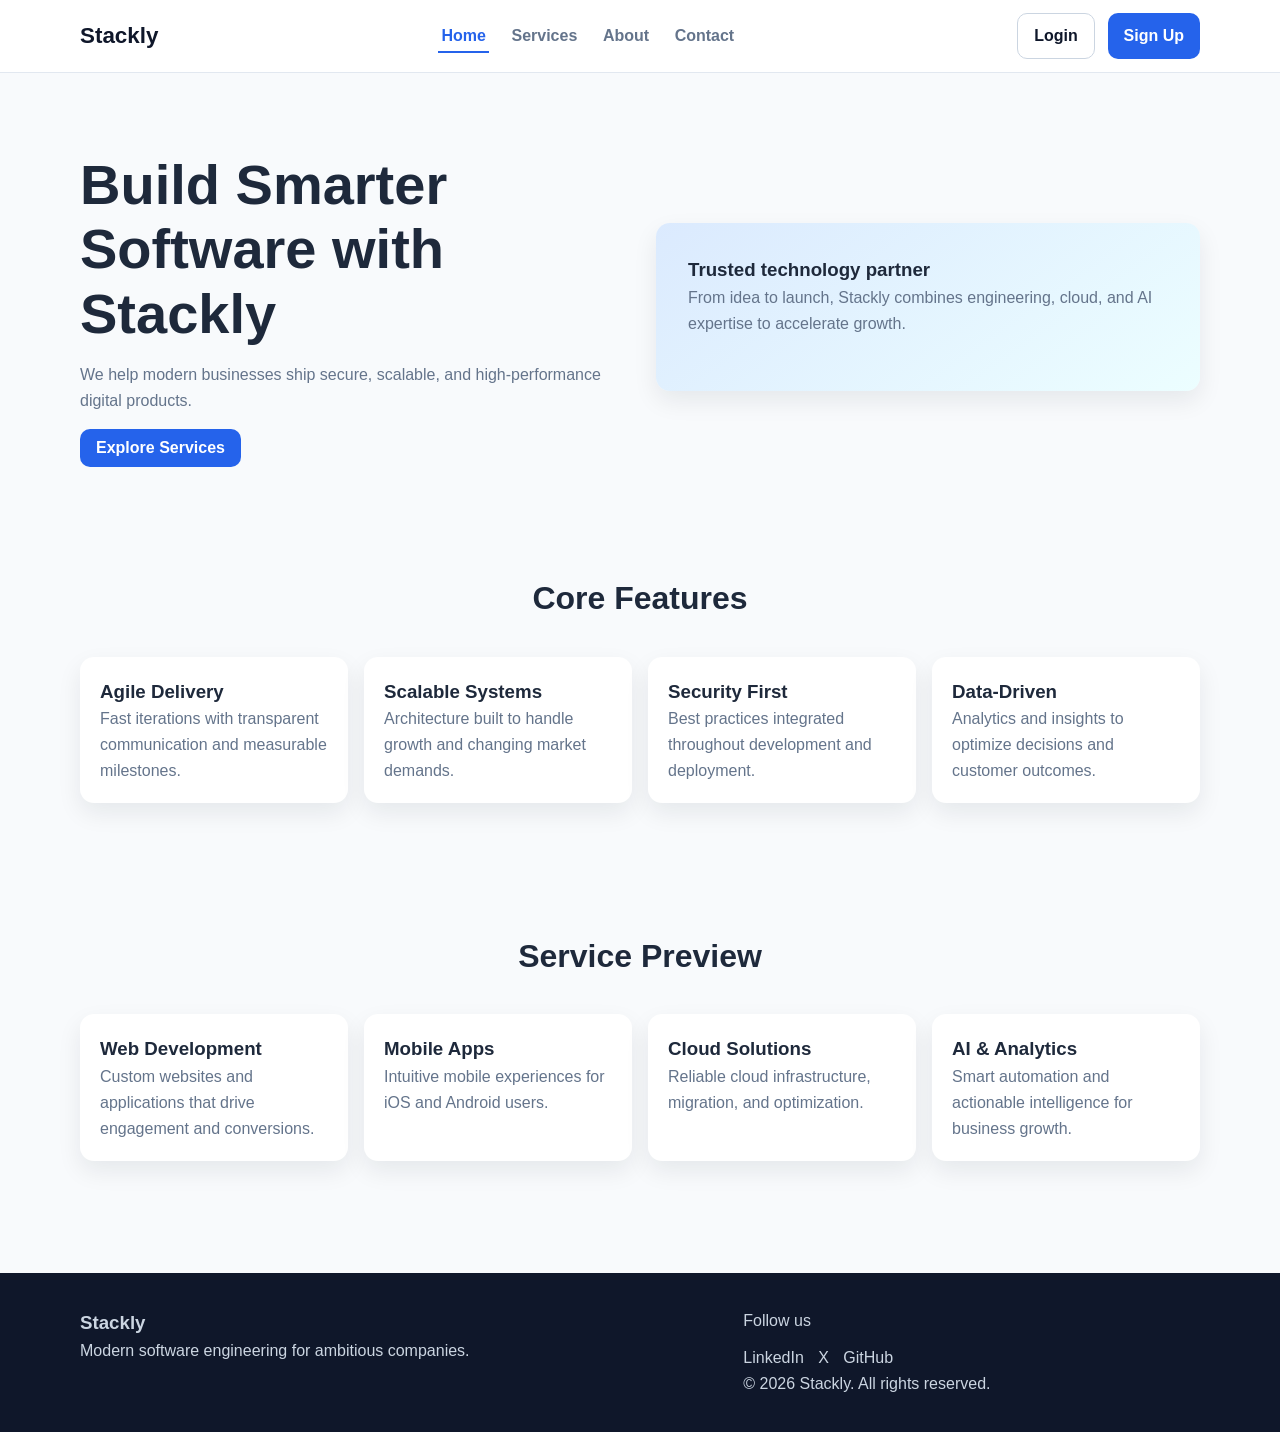
==== index.html @ d3387770 "Build responsive multi-page Stackly website with auth" ====
<!DOCTYPE html>
<html lang="en">
<head>
  <meta charset="UTF-8" />
  <meta name="viewport" content="width=device-width, initial-scale=1.0" />
  <title>Stackly | Home</title>
  <link rel="stylesheet" href="style.css" />
</head>
<body>
  <header class="site-header">
    <div class="container navbar">
      <a class="logo" href="index.html">Stackly</a>
      <button class="menu-toggle" aria-label="Toggle menu">☰</button>
      <ul class="nav-links">
        <li><a class="nav-link active" href="index.html">Home</a></li>
        <li><a class="nav-link" href="services.html">Services</a></li>
        <li><a class="nav-link" href="about.html">About</a></li>
        <li><a class="nav-link" href="contact.html">Contact</a></li>
      </ul>
      <div class="nav-actions" id="userArea">
        <a class="btn btn-outline" href="login.html">Login</a>
        <a class="btn btn-primary" href="signup.html">Sign Up</a>
      </div>
    </div>
  </header>

  <main>
    <section class="hero">
      <div class="container hero-grid">
        <div>
          <h1>Build Smarter Software with Stackly</h1>
          <p>We help modern businesses ship secure, scalable, and high-performance digital products.</p>
          <a href="services.html" class="btn btn-primary">Explore Services</a>
        </div>
        <div class="hero-art">
          <h3>Trusted technology partner</h3>
          <p>From idea to launch, Stackly combines engineering, cloud, and AI expertise to accelerate growth.</p>
        </div>
      </div>
    </section>

    <section class="section">
      <div class="container">
        <h2 class="section-title">Core Features</h2>
        <div class="grid">
          <article class="card"><h3>Agile Delivery</h3><p>Fast iterations with transparent communication and measurable milestones.</p></article>
          <article class="card"><h3>Scalable Systems</h3><p>Architecture built to handle growth and changing market demands.</p></article>
          <article class="card"><h3>Security First</h3><p>Best practices integrated throughout development and deployment.</p></article>
          <article class="card"><h3>Data-Driven</h3><p>Analytics and insights to optimize decisions and customer outcomes.</p></article>
        </div>
      </div>
    </section>

    <section class="section">
      <div class="container">
        <h2 class="section-title">Service Preview</h2>
        <div class="grid">
          <article class="card"><h3>Web Development</h3><p>Custom websites and applications that drive engagement and conversions.</p></article>
          <article class="card"><h3>Mobile Apps</h3><p>Intuitive mobile experiences for iOS and Android users.</p></article>
          <article class="card"><h3>Cloud Solutions</h3><p>Reliable cloud infrastructure, migration, and optimization.</p></article>
          <article class="card"><h3>AI & Analytics</h3><p>Smart automation and actionable intelligence for business growth.</p></article>
        </div>
      </div>
    </section>
  </main>

  <footer class="site-footer">
    <div class="container footer-content">
      <div>
        <h3>Stackly</h3>
        <p>Modern software engineering for ambitious companies.</p>
      </div>
      <div>
        <p>Follow us</p>
        <div class="socials">
          <a href="#">LinkedIn</a><a href="#">X</a><a href="#">GitHub</a>
        </div>
        <p>© 2026 Stackly. All rights reserved.</p>
      </div>
    </div>
  </footer>
  <script src="script.js"></script>
</body>
</html>
---- style.css ----
:root {
  --primary: #2563eb;
  --primary-dark: #1d4ed8;
  --secondary: #0f172a;
  --accent: #10b981;
  --bg: #f8fafc;
  --text: #1e293b;
  --muted: #64748b;
  --card: #ffffff;
  --danger: #dc2626;
  --shadow: 0 10px 25px rgba(15, 23, 42, 0.08);
  --radius: 14px;
}

* {
  box-sizing: border-box;
  margin: 0;
  padding: 0;
}

html {
  scroll-behavior: smooth;
}

body {
  font-family: "Inter", "Segoe UI", Roboto, Arial, sans-serif;
  color: var(--text);
  background: var(--bg);
  line-height: 1.6;
}

a {
  color: inherit;
  text-decoration: none;
}

img {
  max-width: 100%;
  display: block;
}

.container {
  width: min(1120px, 92%);
  margin: 0 auto;
}

.site-header {
  position: sticky;
  top: 0;
  z-index: 999;
  background: rgba(255, 255, 255, 0.95);
  backdrop-filter: blur(8px);
  border-bottom: 1px solid #e2e8f0;
}

.navbar {
  min-height: 72px;
  display: flex;
  align-items: center;
  justify-content: space-between;
  gap: 1rem;
}

.logo {
  font-size: 1.4rem;
  font-weight: 800;
  color: var(--secondary);
}

.nav-links {
  display: flex;
  list-style: none;
  gap: 1.2rem;
  align-items: center;
}

.nav-link {
  padding: 0.4rem 0.2rem;
  color: var(--muted);
  font-weight: 600;
  border-bottom: 2px solid transparent;
  transition: color 0.2s ease, border-color 0.2s ease;
}

.nav-link:hover,
.nav-link.active {
  color: var(--primary);
  border-bottom-color: var(--primary);
}

.nav-actions {
  display: flex;
  align-items: center;
  gap: 0.8rem;
}

.btn {
  border: none;
  border-radius: 10px;
  cursor: pointer;
  font-weight: 600;
  transition: transform 0.2s ease, box-shadow 0.2s ease, background 0.2s ease;
}

.btn:hover {
  transform: translateY(-2px);
}

.btn-primary {
  background: var(--primary);
  color: #fff;
  padding: 0.65rem 1rem;
}

.btn-primary:hover {
  background: var(--primary-dark);
  box-shadow: 0 8px 18px rgba(37, 99, 235, 0.3);
}

.btn-outline {
  border: 1px solid #cbd5e1;
  background: #fff;
  color: var(--secondary);
  padding: 0.6rem 1rem;
}

.btn-outline:hover {
  border-color: var(--primary);
  color: var(--primary);
}

.menu-toggle {
  display: none;
  background: transparent;
  border: none;
  font-size: 1.5rem;
  cursor: pointer;
}

.user-pill {
  font-size: 0.9rem;
  color: var(--secondary);
  background: #e2e8f0;
  padding: 0.35rem 0.7rem;
  border-radius: 999px;
}

.hero {
  padding: 5rem 0 3rem;
}

.hero-grid {
  display: grid;
  grid-template-columns: repeat(2, minmax(0, 1fr));
  gap: 2rem;
  align-items: center;
}

.hero h1 {
  font-size: clamp(2rem, 4.5vw, 3.5rem);
  line-height: 1.15;
  margin-bottom: 1rem;
}

.hero p {
  color: var(--muted);
  margin-bottom: 1.4rem;
}

.hero-art {
  background: linear-gradient(145deg, #dbeafe, #ecfeff);
  border-radius: var(--radius);
  padding: 2rem;
  box-shadow: var(--shadow);
  animation: float 4s ease-in-out infinite;
}

@keyframes float {
  0%, 100% { transform: translateY(0); }
  50% { transform: translateY(-8px); }
}

.section {
  padding: 4rem 0;
}

.section-title {
  text-align: center;
  margin-bottom: 2rem;
  font-size: 2rem;
}

.grid {
  display: grid;
  grid-template-columns: repeat(4, 1fr);
  gap: 1rem;
}

.card {
  background: var(--card);
  border-radius: var(--radius);
  padding: 1.25rem;
  box-shadow: var(--shadow);
  transition: transform 0.2s ease;
}

.card:hover { transform: translateY(-4px); }
.card p { color: var(--muted); }

.auth-section,
.contact-section {
  padding: 4rem 0;
}

.form-card {
  width: min(560px, 100%);
  margin: 0 auto;
  background: #fff;
  border-radius: var(--radius);
  box-shadow: var(--shadow);
  padding: 1.7rem;
}

.form-group { margin-bottom: 1rem; }

label {
  display: inline-block;
  margin-bottom: 0.4rem;
  font-weight: 600;
}

input,
textarea {
  width: 100%;
  padding: 0.75rem;
  border-radius: 10px;
  border: 1px solid #cbd5e1;
  font: inherit;
}

textarea { min-height: 140px; resize: vertical; }

.input-wrap {
  position: relative;
}

.password-toggle {
  position: absolute;
  right: 10px;
  top: 44px;
  font-size: 0.85rem;
  color: var(--primary);
  background: transparent;
  border: none;
  cursor: pointer;
}

.error {
  color: var(--danger);
  font-size: 0.88rem;
  margin-top: 0.25rem;
}

.success {
  color: var(--accent);
  font-size: 0.95rem;
  margin-top: 0.5rem;
}

.site-footer {
  margin-top: 3rem;
  background: var(--secondary);
  color: #cbd5e1;
  padding: 2.2rem 0;
}

.footer-content {
  display: grid;
  grid-template-columns: 1.4fr 1fr;
  gap: 1.5rem;
}

.socials {
  display: flex;
  gap: 0.9rem;
  margin-top: 0.7rem;
}

.socials a:hover { color: #fff; }

@media (max-width: 960px) {
  .grid { grid-template-columns: repeat(2, 1fr); }
  .hero-grid { grid-template-columns: 1fr; }
}

@media (max-width: 760px) {
  .menu-toggle { display: block; }

  .nav-links,
  .nav-actions {
    position: absolute;
    left: 0;
    right: 0;
    background: #fff;
    flex-direction: column;
    padding: 1rem 4%;
    border-bottom: 1px solid #e2e8f0;
    display: none;
  }

  .nav-links {
    top: 72px;
    align-items: flex-start;
  }

  .nav-actions {
    top: calc(72px + 210px);
    align-items: flex-start;
  }

  .nav-links.open,
  .nav-actions.open {
    display: flex;
  }

  .grid { grid-template-columns: 1fr; }
  .footer-content { grid-template-columns: 1fr; }
}
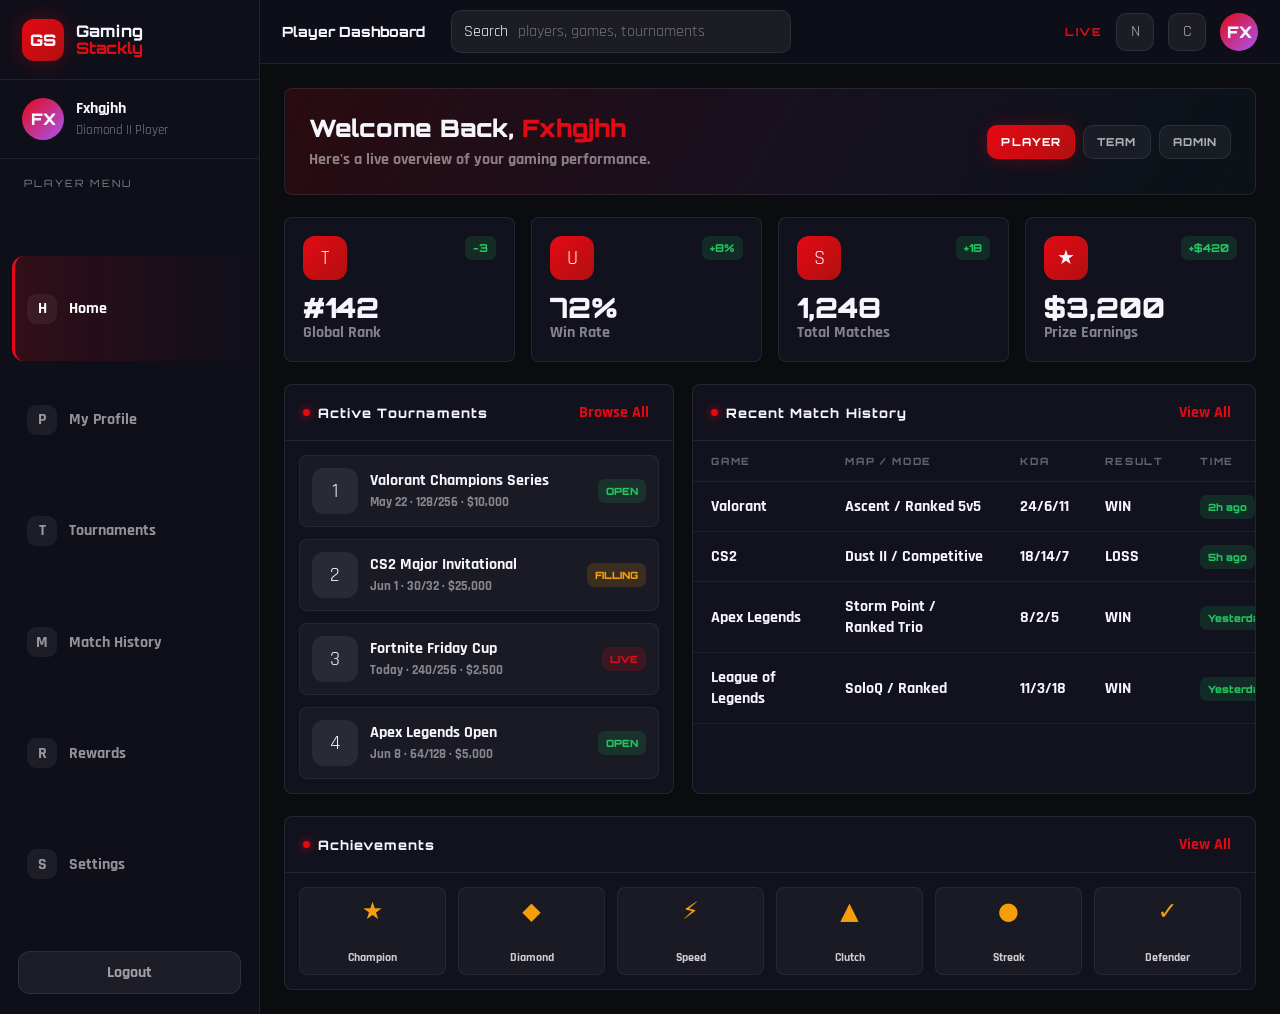
==== commit db2b154b: "Deploy gaming dashboard page" ====
--- a/index.html
+++ b/index.html
@@ -3,82 +3,194 @@
 <head>
   <meta charset="UTF-8" />
   <meta name="viewport" content="width=device-width, initial-scale=1.0" />
-  <title>Stackly | Home</title>
-  <link rel="stylesheet" href="style.css" />
+  <title>Gaming Stackly Dashboard</title>
+  <link rel="preconnect" href="https://fonts.googleapis.com" />
+  <link rel="preconnect" href="https://fonts.gstatic.com" crossorigin />
+  <link href="https://fonts.googleapis.com/css2?family=Orbitron:wght@500;700;900&family=Rajdhani:wght@500;600;700&display=swap" rel="stylesheet" />
+  <style>
+    :root {
+      --bg: #0b0c10;
+      --panel: #12121e;
+      --panel-2: #0f0f1a;
+      --line: rgba(255,255,255,.08);
+      --muted: rgba(255,255,255,.48);
+      --soft: rgba(255,255,255,.06);
+      --red: #e50914;
+      --violet: #a855f7;
+      --gold: #f59e0b;
+      --green: #22c55e;
+      --cyan: #06b6d4;
+    }
+
+    * { box-sizing: border-box; }
+    html, body { margin: 0; min-height: 100%; }
+    body {
+      font-family: Rajdhani, system-ui, sans-serif;
+      background: var(--bg);
+      color: #f5f5fb;
+      overflow-x: hidden;
+    }
+    button, input { font: inherit; }
+    button { cursor: pointer; }
+
+    .app { min-height: 100vh; display: grid; grid-template-columns: 260px minmax(0, 1fr); background: #0b0c10; }
+    .sidebar { background: var(--panel-2); border-right: 1px solid var(--line); min-height: 100vh; display: flex; flex-direction: column; position: sticky; top: 0; }
+    .brand { height: 80px; display: flex; align-items: center; gap: 12px; padding: 0 22px; border-bottom: 1px solid var(--line); }
+    .logo { width: 42px; height: 42px; border-radius: 12px; display: grid; place-items: center; font-family: Orbitron; font-weight: 900; background: linear-gradient(135deg, var(--red), #b01010); box-shadow: 0 0 22px rgba(229,9,20,.3); }
+    .brand-name { font-family: Orbitron; font-weight: 800; line-height: 1.05; }
+    .brand-name span { color: var(--red); }
+    .profile { display: flex; align-items: center; gap: 12px; padding: 18px 22px; border-bottom: 1px solid var(--line); }
+    .avatar { width: 42px; height: 42px; border-radius: 999px; display: grid; place-items: center; font-family: Orbitron; font-weight: 900; background: linear-gradient(135deg, var(--red), var(--violet)); }
+    .profile small, .nav-title, .muted { color: var(--muted); }
+    .profile strong { display: block; }
+    .nav { padding: 18px 12px; display: grid; gap: 6px; flex: 1; }
+    .nav-title { padding: 0 12px 8px; font-family: Orbitron; font-size: 10px; letter-spacing: .22em; text-transform: uppercase; }
+    .nav button { display: flex; align-items: center; gap: 12px; width: 100%; padding: 11px 12px; color: rgba(255,255,255,.55); background: transparent; border: 0; border-left: 3px solid transparent; border-radius: 12px; text-align: left; font-weight: 700; }
+    .nav button.active { color: #fff; border-left-color: var(--red); background: linear-gradient(90deg, rgba(229,9,20,.16), transparent); }
+    .nav i { width: 30px; height: 30px; border-radius: 9px; display: grid; place-items: center; background: var(--soft); font-style: normal; }
+    .logout { margin: 16px 18px 20px; border: 1px solid var(--line); background: var(--soft); color: rgba(255,255,255,.58); border-radius: 12px; padding: 10px 12px; font-weight: 700; }
+
+    .main { min-width: 0; display: flex; flex-direction: column; }
+    .topbar { height: 64px; position: sticky; top: 0; z-index: 2; display: flex; align-items: center; gap: 14px; padding: 0 22px; background: rgba(15,15,26,.96); border-bottom: 1px solid var(--line); }
+    .menu { display: none; width: 38px; height: 38px; border: 1px solid var(--line); border-radius: 10px; background: var(--soft); color: #fff; }
+    .title { font-family: Orbitron; font-size: 14px; font-weight: 800; }
+    .search { max-width: 340px; flex: 1; display: flex; align-items: center; gap: 8px; padding: 9px 12px; border: 1px solid var(--line); border-radius: 10px; background: var(--soft); margin-left: 12px; }
+    .search input { width: 100%; background: transparent; border: 0; outline: 0; color: white; }
+    .pill { margin-left: auto; color: var(--red); font-family: Orbitron; font-size: 11px; letter-spacing: .16em; font-weight: 800; }
+    .icon-btn { width: 38px; height: 38px; border: 1px solid var(--line); border-radius: 10px; background: var(--soft); color: rgba(255,255,255,.65); }
+
+    .content { width: min(1600px, 100%); margin: 0 auto; padding: 24px; display: grid; gap: 22px; }
+    .hero, .card { background: var(--panel); border: 1px solid var(--line); border-radius: 8px; }
+    .hero { position: relative; overflow: hidden; padding: 24px; display: flex; justify-content: space-between; gap: 20px; align-items: center; background: linear-gradient(120deg, rgba(229,9,20,.14), rgba(168,85,247,.07) 55%, rgba(6,182,212,.04)); }
+    .hero h1 { margin: 0 0 6px; font: 900 24px Orbitron; }
+    .hero h1 span { color: var(--red); }
+    .hero p { margin: 0; color: var(--muted); font-weight: 700; }
+    .role-switch { display: flex; gap: 8px; flex-wrap: wrap; }
+    .role-switch button { border: 1px solid var(--line); background: rgba(255,255,255,.05); color: rgba(255,255,255,.65); border-radius: 10px; padding: 9px 13px; font-family: Orbitron; font-size: 11px; font-weight: 800; letter-spacing: .1em; text-transform: uppercase; }
+    .role-switch button.active { color: white; border-color: rgba(229,9,20,.4); background: linear-gradient(135deg, var(--red), #b01010); box-shadow: 0 0 18px rgba(229,9,20,.28); }
+
+    .stats { display: grid; grid-template-columns: repeat(4, minmax(0, 1fr)); gap: 16px; }
+    .stat { padding: 18px; display: grid; gap: 14px; }
+    .stat-top { display: flex; justify-content: space-between; align-items: flex-start; }
+    .stat-icon { width: 44px; height: 44px; border-radius: 12px; display: grid; place-items: center; background: linear-gradient(135deg, var(--red), #b01010); font-size: 20px; }
+    .change { font-family: Orbitron; font-size: 11px; font-weight: 800; padding: 5px 8px; border-radius: 7px; color: var(--green); background: rgba(34,197,94,.14); }
+    .stat-value { font: 900 28px Orbitron; line-height: 1; }
+    .stat-label { color: var(--muted); font-weight: 700; }
+
+    .grid { display: grid; grid-template-columns: 390px minmax(0, 1fr); gap: 18px; }
+    .card-head { display: flex; align-items: center; justify-content: space-between; padding: 16px 18px; border-bottom: 1px solid var(--line); }
+    .card-head h2 { display: flex; align-items: center; gap: 8px; margin: 0; font: 800 13px Orbitron; letter-spacing: .08em; }
+    .dot { width: 7px; height: 7px; border-radius: 999px; background: var(--red); box-shadow: 0 0 8px var(--red); }
+    .card-head button { color: var(--red); border: 0; background: transparent; font-weight: 800; }
+    .list { padding: 14px; display: grid; gap: 12px; }
+    .item { display: grid; grid-template-columns: 46px minmax(0, 1fr) auto; align-items: center; gap: 12px; padding: 12px; border: 1px solid rgba(255,255,255,.06); border-radius: 8px; background: rgba(255,255,255,.035); }
+    .item-icon { width: 46px; height: 46px; border-radius: 12px; display: grid; place-items: center; background: rgba(255,255,255,.07); font-size: 20px; }
+    .item strong { display: block; white-space: nowrap; overflow: hidden; text-overflow: ellipsis; }
+    .item small { color: var(--muted); font-weight: 700; }
+    .badge { font-family: Orbitron; font-size: 10px; font-weight: 900; padding: 6px 8px; border-radius: 7px; color: var(--green); background: rgba(34,197,94,.14); white-space: nowrap; }
+    .badge.live { color: var(--red); background: rgba(229,9,20,.16); }
+    .badge.warn { color: var(--gold); background: rgba(245,158,11,.15); }
+
+    .table-wrap { overflow-x: auto; }
+    table { width: 100%; min-width: 600px; border-collapse: collapse; }
+    th, td { padding: 14px 18px; text-align: left; border-bottom: 1px solid rgba(255,255,255,.055); }
+    th { color: rgba(255,255,255,.34); font: 800 10px Orbitron; letter-spacing: .18em; text-transform: uppercase; }
+    td { font-weight: 700; }
+    .achievements { display: grid; grid-template-columns: repeat(6, minmax(0, 1fr)); gap: 12px; padding: 14px; }
+    .achievement { min-height: 88px; display: grid; place-items: center; text-align: center; gap: 4px; border: 1px solid rgba(255,255,255,.06); border-radius: 8px; background: rgba(255,255,255,.035); }
+    .achievement i { font-style: normal; font-size: 24px; color: var(--gold); }
+    .achievement strong { font-size: 12px; color: rgba(255,255,255,.78); }
+
+    @media (max-width: 980px) {
+      .app { grid-template-columns: 1fr; }
+      .sidebar { position: fixed; inset: 0 auto 0 0; width: 260px; transform: translateX(-100%); transition: transform .2s; z-index: 5; }
+      .sidebar.open { transform: translateX(0); }
+      .menu { display: inline-grid; place-items: center; }
+      .stats { grid-template-columns: repeat(2, minmax(0, 1fr)); }
+      .grid { grid-template-columns: 1fr; }
+      .hero { align-items: flex-start; flex-direction: column; }
+    }
+    @media (max-width: 620px) {
+      .content { padding: 16px; }
+      .topbar { padding: 0 14px; }
+      .search, .pill { display: none; }
+      .stats { grid-template-columns: 1fr; }
+      .achievements { grid-template-columns: repeat(2, minmax(0, 1fr)); }
+      .hero h1 { font-size: 20px; }
+    }
+  </style>
 </head>
 <body>
-  <header class="site-header">
-    <div class="container navbar">
-      <a class="logo" href="index.html">Stackly</a>
-      <button class="menu-toggle" aria-label="Toggle menu">☰</button>
-      <ul class="nav-links">
-        <li><a class="nav-link active" href="index.html">Home</a></li>
-        <li><a class="nav-link" href="services.html">Services</a></li>
-        <li><a class="nav-link" href="about.html">About</a></li>
-        <li><a class="nav-link" href="contact.html">Contact</a></li>
-      </ul>
-      <div class="nav-actions" id="userArea">
-        <a class="btn btn-outline" href="login.html">Login</a>
-        <a class="btn btn-primary" href="signup.html">Sign Up</a>
-      </div>
-    </div>
-  </header>
+  <div class="app">
+    <aside class="sidebar" id="sidebar">
+      <div class="brand"><div class="logo">GS</div><div class="brand-name">Gaming<br><span>Stackly</span></div></div>
+      <div class="profile"><div class="avatar" id="avatar">FX</div><div><strong id="profileName">Fxhgjhh</strong><small id="profileTag">Diamond II Player</small></div></div>
+      <nav class="nav">
+        <div class="nav-title" id="navTitle">Player Menu</div>
+        <button class="active"><i>H</i>Home</button><button><i>P</i>My Profile</button><button><i>T</i>Tournaments</button><button><i>M</i>Match History</button><button><i>R</i>Rewards</button><button><i>S</i>Settings</button>
+      </nav>
+      <button class="logout">Logout</button>
+    </aside>
 
-  <main>
-    <section class="hero">
-      <div class="container hero-grid">
-        <div>
-          <h1>Build Smarter Software with Stackly</h1>
-          <p>We help modern businesses ship secure, scalable, and high-performance digital products.</p>
-          <a href="services.html" class="btn btn-primary">Explore Services</a>
+    <main class="main">
+      <header class="topbar"><button class="menu" id="menuBtn">☰</button><div class="title" id="pageTitle">Player Dashboard</div><label class="search">Search <input placeholder="players, games, tournaments" /></label><div class="pill">LIVE</div><button class="icon-btn">N</button><button class="icon-btn">C</button><div class="avatar" style="width:38px;height:38px" id="topAvatar">FX</div></header>
+      <section class="content">
+        <div class="hero">
+          <div><h1 id="heroTitle">Welcome Back, <span>Fxhgjhh</span></h1><p id="heroText">Here's a live overview of your gaming performance.</p></div>
+          <div class="role-switch"><button class="active" data-role="player">Player</button><button data-role="team">Team</button><button data-role="admin">Admin</button></div>
         </div>
-        <div class="hero-art">
-          <h3>Trusted technology partner</h3>
-          <p>From idea to launch, Stackly combines engineering, cloud, and AI expertise to accelerate growth.</p>
+
+        <div class="stats" id="stats"></div>
+
+        <div class="grid">
+          <section class="card"><div class="card-head"><h2><span class="dot"></span><span id="leftTitle">Active Tournaments</span></h2><button>Browse All</button></div><div class="list" id="leftList"></div></section>
+          <section class="card"><div class="card-head"><h2><span class="dot"></span><span id="rightTitle">Recent Match History</span></h2><button>View All</button></div><div class="table-wrap"><table><thead id="tableHead"></thead><tbody id="tableBody"></tbody></table></div></section>
         </div>
-      </div>
-    </section>
 
-    <section class="section">
-      <div class="container">
-        <h2 class="section-title">Core Features</h2>
-        <div class="grid">
-          <article class="card"><h3>Agile Delivery</h3><p>Fast iterations with transparent communication and measurable milestones.</p></article>
-          <article class="card"><h3>Scalable Systems</h3><p>Architecture built to handle growth and changing market demands.</p></article>
-          <article class="card"><h3>Security First</h3><p>Best practices integrated throughout development and deployment.</p></article>
-          <article class="card"><h3>Data-Driven</h3><p>Analytics and insights to optimize decisions and customer outcomes.</p></article>
-        </div>
-      </div>
-    </section>
+        <section class="card"><div class="card-head"><h2><span class="dot"></span>Achievements</h2><button>View All</button></div><div class="achievements"><div class="achievement"><i>★</i><strong>Champion</strong></div><div class="achievement"><i>◆</i><strong>Diamond</strong></div><div class="achievement"><i>⚡</i><strong>Speed</strong></div><div class="achievement"><i>▲</i><strong>Clutch</strong></div><div class="achievement"><i>●</i><strong>Streak</strong></div><div class="achievement"><i>✓</i><strong>Defender</strong></div></div></section>
+      </section>
+    </main>
+  </div>
 
-    <section class="section">
-      <div class="container">
-        <h2 class="section-title">Service Preview</h2>
-        <div class="grid">
-          <article class="card"><h3>Web Development</h3><p>Custom websites and applications that drive engagement and conversions.</p></article>
-          <article class="card"><h3>Mobile Apps</h3><p>Intuitive mobile experiences for iOS and Android users.</p></article>
-          <article class="card"><h3>Cloud Solutions</h3><p>Reliable cloud infrastructure, migration, and optimization.</p></article>
-          <article class="card"><h3>AI & Analytics</h3><p>Smart automation and actionable intelligence for business growth.</p></article>
-        </div>
-      </div>
-    </section>
-  </main>
+  <script>
+    const data = {
+      player: {
+        title: 'Player Dashboard', avatar: 'FX', name: 'Fxhgjhh', tag: 'Diamond II Player', hero: 'Welcome Back, <span>Fxhgjhh</span>', text: "Here's a live overview of your gaming performance.", menu: 'Player Menu',
+        stats: [['#142','Global Rank','T','-3'], ['72%','Win Rate','U','+8%'], ['1,248','Total Matches','S','+18'], ['$3,200','Prize Earnings','★','+$420']],
+        leftTitle: 'Active Tournaments', left: [['Valorant Champions Series','May 22 · 128/256','$10,000','OPEN'], ['CS2 Major Invitational','Jun 1 · 30/32','$25,000','FILLING'], ['Fortnite Friday Cup','Today · 240/256','$2,500','LIVE'], ['Apex Legends Open','Jun 8 · 64/128','$5,000','OPEN']],
+        rightTitle: 'Recent Match History', headers: ['Game','Map / Mode','KDA','Result','Time'], rows: [['Valorant','Ascent / Ranked 5v5','24/6/11','WIN','2h ago'], ['CS2','Dust II / Competitive','18/14/7','LOSS','5h ago'], ['Apex Legends','Storm Point / Ranked Trio','8/2/5','WIN','Yesterday'], ['League of Legends','SoloQ / Ranked','11/3/18','WIN','Yesterday']]
+      },
+      team: {
+        title: 'Team Dashboard', avatar: 'SB', name: 'StormBreakers', tag: 'Elite Team', hero: 'StormBreakers <span>Team Hub</span>', text: 'Roster, scrims, schedule, and competitive performance in one view.', menu: 'Team Menu',
+        stats: [['#38','Team Ranking','T','+5'], ['68%','Win Rate','U','+4%'], ['284','Matches Played','S','+12'], ['$8,400','Prize Earned','★','+$1.2k']],
+        leftTitle: 'Roster Management', left: [['Fxhgjhh','IGL / Fragger','Diamond II','ONLINE'], ['SkyKiller','Support','Diamond III','ONLINE'], ['ZeroRush','Entry Fragger','Platinum I','AWAY'], ['NightXero','Sniper','Diamond I','ONLINE']],
+        rightTitle: 'Match Schedule', headers: ['Opponent','Game','Date','Type','Status'], rows: [['NightRaiders','Valorant','May 20, 8:00 PM','Ranked Match','SOON'], ['EchoForce','CS2','May 22, 6:00 PM','Tournament','SOON'], ['BlazeFive','Apex','May 18, 9:00 PM','Scrim','WIN'], ['ShadowTeam','Valorant','May 17, 7:30 PM','Ranked','LOSS']]
+      },
+      admin: {
+        title: 'Admin Dashboard', avatar: 'AD', name: 'Admin User', tag: 'Administrator', hero: 'Admin <span>Control Panel</span>', text: 'System health, users, tournaments, revenue, and reports.', menu: 'Admin Menu',
+        stats: [['24,891','Total Users','U','+1,240'], ['1,342','Active Teams','T','+87'], ['$182,400','Total Revenue','$','+$22.1k'], ['8','Live Tournaments','L','+3']],
+        leftTitle: 'User Management', left: [['Fxhgjhh','fx@gaming.io','Player','ACTIVE'], ['StormBreakers','sb@gaming.io','Team','ACTIVE'], ['NightRaiders','nr@gaming.io','Team','SUSPENDED'], ['VortexGG','vx@gaming.io','Player','INACTIVE']],
+        rightTitle: 'System Activity Logs', headers: ['Type','Message','Time','Area','Status'], rows: [['Success','Tournament created','2 min ago','Events','OK'], ['Warning','Team suspended for ToS issue','15 min ago','Users','REVIEW'], ['Info','System backup completed','1h ago','Infra','OK'], ['Success','New team verified','2h ago','Teams','OK']]
+      }
+    };
 
-  <footer class="site-footer">
-    <div class="container footer-content">
-      <div>
-        <h3>Stackly</h3>
-        <p>Modern software engineering for ambitious companies.</p>
-      </div>
-      <div>
-        <p>Follow us</p>
-        <div class="socials">
-          <a href="#">LinkedIn</a><a href="#">X</a><a href="#">GitHub</a>
-        </div>
-        <p>© 2026 Stackly. All rights reserved.</p>
-      </div>
-    </div>
-  </footer>
-  <script src="script.js"></script>
+    const $ = id => document.getElementById(id);
+    const sidebar = $('sidebar');
+    $('menuBtn').onclick = () => sidebar.classList.toggle('open');
+    document.querySelectorAll('.nav button').forEach(btn => btn.onclick = () => { document.querySelectorAll('.nav button').forEach(b => b.classList.remove('active')); btn.classList.add('active'); sidebar.classList.remove('open'); });
+
+    function badgeClass(text) { return text === 'LIVE' || text === 'LOSS' || text === 'SUSPENDED' ? 'badge live' : text === 'FILLING' || text === 'SOON' || text === 'REVIEW' || text === 'INACTIVE' ? 'badge warn' : 'badge'; }
+    function render(role) {
+      const d = data[role];
+      $('pageTitle').textContent = d.title; $('avatar').textContent = d.avatar; $('topAvatar').textContent = d.avatar; $('profileName').textContent = d.name; $('profileTag').textContent = d.tag; $('heroTitle').innerHTML = d.hero; $('heroText').textContent = d.text; $('navTitle').textContent = d.menu; $('leftTitle').textContent = d.leftTitle; $('rightTitle').textContent = d.rightTitle;
+      $('stats').innerHTML = d.stats.map(s => `<article class="card stat"><div class="stat-top"><div class="stat-icon">${s[2]}</div><span class="change">${s[3]}</span></div><div><div class="stat-value">${s[0]}</div><div class="stat-label">${s[1]}</div></div></article>`).join('');
+      $('leftList').innerHTML = d.left.map((x, i) => `<div class="item"><div class="item-icon">${i + 1}</div><div><strong>${x[0]}</strong><small>${x[1]} · ${x[2]}</small></div><span class="${badgeClass(x[3])}">${x[3]}</span></div>`).join('');
+      $('tableHead').innerHTML = `<tr>${d.headers.map(h => `<th>${h}</th>`).join('')}</tr>`;
+      $('tableBody').innerHTML = d.rows.map(r => `<tr>${r.map((c, i) => i === r.length - 1 ? `<td><span class="${badgeClass(c)}">${c}</span></td>` : `<td>${c}</td>`).join('')}</tr>`).join('');
+      document.querySelectorAll('.role-switch button').forEach(b => b.classList.toggle('active', b.dataset.role === role));
+    }
+    document.querySelectorAll('.role-switch button').forEach(btn => btn.onclick = () => render(btn.dataset.role));
+    render('player');
+  </script>
 </body>
 </html>
